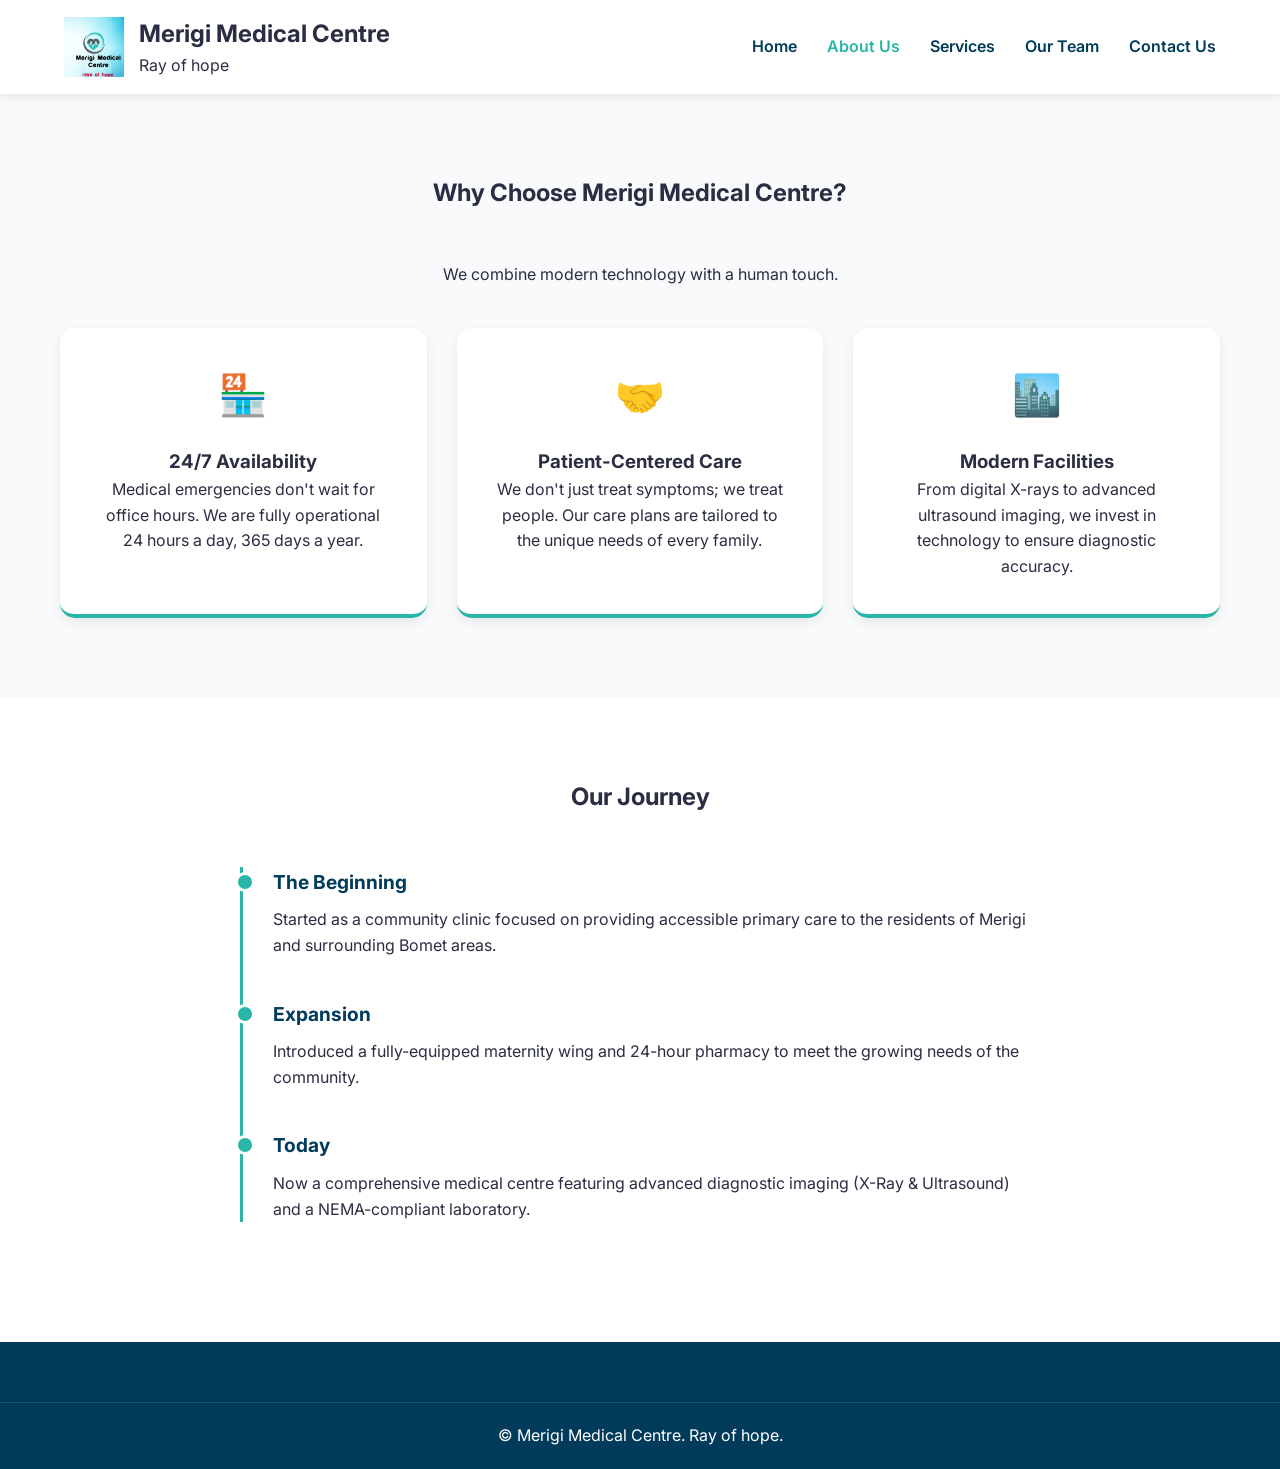
==== src/pages/about.html @ e90c8aaa "Initial commit" ====
<!DOCTYPE html>
<html lang="en">
<head>
    <meta charset="UTF-8">
    <meta name="viewport" content="width=device-width, initial-scale=1.0">
    <title>About Us | Merigi Medical Centre</title>
    <link href="https://fonts.googleapis.com/css2?family=Inter:wght@400;600;700&display=swap" rel="stylesheet">
    <link rel="stylesheet" href="../assets/styles/main.css">
</head>
<body>
    <header>
        <nav class="navbar">
            <div class="logo">
                <img src="../../public/images/logo.png" alt="Merigi Medical Centre Logo">
                <div class="logo-text">
                    <h1>Merigi Medical Centre</h1>
                    <span class="slogan">Ray of hope</span>
                </div>
            </div>
            <ul class="nav-links">
                <li><a href="../../index.html">Home</a></li>
                <li><a href="about.html" class="active">About Us</a></li>
                <li><a href="services.html">Services</a></li>
                <li><a href="team.html">Our Team</a></li>
                <li><a href="contact.html">Contact Us</a></li>
            </ul>
        </nav>
    </header>

    <main>
        <section class="why-choose-us">
    <div class="container">
        <h2 class="section-title">Why Choose Merigi Medical Centre?</h2>
        <p class="section-subtitle">We combine modern technology with a human touch.</p>
        
        <div class="features-grid">
            <div class="feature-card">
                <div class="feature-icon">🏪</div>
                <h3>24/7 Availability</h3>
                <p>Medical emergencies don't wait for office hours. We are fully operational 24 hours a day, 365 days a year.</p>
            </div>
            <div class="feature-card">
                <div class="feature-icon">🤝</div>
                <h3>Patient-Centered Care</h3>
                <p>We don't just treat symptoms; we treat people. Our care plans are tailored to the unique needs of every family.</p>
            </div>
            <div class="feature-card">
                <div class="feature-icon">🏙️</div>
                <h3>Modern Facilities</h3>
                <p>From digital X-rays to advanced ultrasound imaging, we invest in technology to ensure diagnostic accuracy.</p>
            </div>
        </div>
    </div>
</section>

<section class="about-timeline container">
    <h2 class="section-title">Our Journey</h2>
    <div class="timeline">
        <div class="timeline-item">
            <div class="timeline-date">The Beginning</div>
            <p>Started as a community clinic focused on providing accessible primary care to the residents of Merigi and surrounding Bomet areas.</p>
        </div>
        <div class="timeline-item">
            <div class="timeline-date">Expansion</div>
            <p>Introduced a fully-equipped maternity wing and 24-hour pharmacy to meet the growing needs of the community.</p>
        </div>
        <div class="timeline-item">
            <div class="timeline-date">Today</div>
            <p>Now a comprehensive medical centre featuring advanced diagnostic imaging (X-Ray & Ultrasound) and a NEMA-compliant laboratory.</p>
        </div>
    </div>
</section>
    </main>
	 <footer class="main-footer">
        <div class="footer-bottom">
            <p>© <span id="current-year"></span> Merigi Medical Centre. Ray of hope.</p>
        </div>
    </footer>
	<script src="src/assets/js/main.js"></script>
    </body>
</html>
---- src/assets/styles/main.css ----
/* --- 1. Variables & Global Reset --- */
:root {
    /* Merigi Medical Centre Brand Colors */
    --merigi-teal: #29b6a6;   /* From heart icon */
    --merigi-blue: #003b5c;   /* Professional dark blue */
    --merigi-red: #ce1126;    /* "Ray of hope" red */
    
    /* Supporting Palette */
    --light-bg: #f4f7f9;
    --white: #ffffff;
    --text-main: #2b2d42;
    --text-muted: #6c757d;
    --shadow: 0 4px 12px rgba(0, 0, 0, 0.08);
    --transition: all 0.3s ease;
}

* {
    margin: 0;
    padding: 0;
    box-sizing: border-box;
}

body {
    font-family: 'Inter', sans-serif;
    background-color: var(--white);
    color: var(--text-main);
    line-height: 1.6;
}

.container {
    max-width: 1200px;
    margin: 0 auto;
    padding: 0 20px;
}

/* --- 2. Navigation & Logo --- */
.navbar {
    display: flex;
    justify-content: space-between;
    align-items: center;
    padding: 15px 5%;
    background: var(--white);
    box-shadow: 0 2px 10px rgba(0,0,0,0.1);
    position: sticky;
    top: 0;
    z-index: 1000;
}

.logo {
    display: flex;
    align-items: center;
    gap: 15px;
}

.logo img {
    height: 60px;
    width: auto;
    display: block;
}

.nav-links {
    display: flex;
    list-style: none;
    gap: 30px;
}

.nav-links a {
    text-decoration: none;
    color: var(--merigi-blue);
    font-weight: 600;
    transition: var(--transition);
}

.nav-links a:hover, 
.nav-links a.active {
    color: var(--merigi-teal);
}

/* --- 3. Hero Section --- */
.hero {
    display: flex;
    align-items: center;
    justify-content: space-between;
    padding: 80px 5%;
    background: linear-gradient(135deg, #ffffff 0%, #eef9f9 100%);
    gap: 40px;
}

.hero-content { flex: 1; }

.hero-content h1 {
    font-size: 3rem;
    line-height: 1.2;
    margin-bottom: 20px;
    color: var(--merigi-blue);
}

.hero-image {
    flex: 1;
    display: flex;
    justify-content: center;
}

.hero-image img {
    width: 100%;
    max-width: 550px;
    border-radius: 20px;
    box-shadow: var(--shadow);
}

/* --- 4. Page Headers & Section Titles --- */
.page-header {
    background: linear-gradient(rgba(0, 59, 92, 0.9), rgba(0, 59, 92, 0.9)), url('../../public/images/building-exterior.jpg');
    background-size: cover;
    background-position: center;
    color: var(--white);
    padding: 80px 0;
    text-align: center;
}

.section-title {
    text-align: center;
    max-width: 700px;
    margin: 0 auto 50px;
}

/* --- 5. Common Component: Cards --- */
.card, .feature-card, .trust-item, .team-card {
    background: var(--white);
    border-radius: 12px;
    box-shadow: var(--shadow);
    transition: var(--transition);
}

.card:hover, .feature-card:hover, .trust-item:hover, .team-card:hover {
    transform: translateY(-10px);
    box-shadow: 0 10px 20px rgba(0,0,0,0.12);
}

/* Trust Section (Home) */
.trust-section { padding: 80px 0; background-color: #f8fcfc; text-align: center; }
.trust-grid {
    display: grid;
    grid-template-columns: repeat(auto-fit, minmax(280px, 1fr));
    gap: 30px;
}
.trust-item { padding: 40px 20px; }
.trust-item .icon { font-size: 3rem; margin-bottom: 20px; display: block; }

/* About Features Grid */
.about-features { padding: 80px 0; background-color: var(--light-bg); }
.features-grid {
    display: grid;
    grid-template-columns: repeat(auto-fit, minmax(250px, 1fr));
    gap: 30px;
}
.feature-card { padding: 40px 30px; text-align: center; border-bottom: 4px solid var(--merigi-teal); }

/* Services Detailed Grid */
.services-list-section { padding: 60px 0; }
.services-grid-detailed {
    display: grid;
    grid-template-columns: repeat(auto-fit, minmax(300px, 1fr));
    gap: 30px;
}
.service-card-full {
    padding: 40px;
    background: #f9fdfd;
    border-radius: 12px;
    border: 1px solid #e2efee;
    transition: var(--transition);
}
.service-card-full:hover { border-color: var(--merigi-teal); }
.highlight-maternity { background: #fffafa; border: 1px solid #ffecec; }
.highlight-maternity h3 { color: var(--merigi-red); }

/* Team Grid */
.team-section {
    padding: 80px 0;
}

.team-grid {
    display: grid;
    grid-template-columns: repeat(auto-fit, minmax(280px, 1fr));
    gap: 30px;
}

.team-card {
    background: var(--white);
    border-radius: 15px;
    overflow: hidden;
    box-shadow: var(--shadow);
    transition: var(--transition);
    text-align: center;
}

.team-card:hover {
    transform: translateY(-10px);
}

.member-image {
    height: 300px;
    background-color: #f0f4f8;
    overflow: hidden;
}

.member-image img {
    width: 100%;
    height: 100%;
    object-fit: cover;
    filter: grayscale(20%);
    transition: var(--transition);
}

.team-card:hover .member-image img {
    filter: grayscale(0%);
}

.member-info {
    padding: 25px;
}

.member-info h3 {
    color: var(--merigi-blue);
    margin-bottom: 5px;
}

.designation {
    display: block;
    color: var(--merigi-teal);
    font-weight: 600;
    margin-bottom: 15px;
    font-size: 0.9rem;
    text-transform: uppercase;
}

.member-info p {
    font-size: 0.95rem;
    color: #666;
    line-height: 1.5;
}
/* Map/Location Section */
.map-wrapper-flex { display: flex; flex-wrap: wrap; align-items: center; gap: 40px; padding: 60px 0; }
.map-text { flex: 1; min-width: 300px; }
.map-frame { flex: 1.5; min-width: 300px; border-radius: 15px; overflow: hidden; border: 1px solid #eee; }

/* --- 7. Buttons --- */
.btn-primary, .btn-submit, .btn-directions {
    background-color: var(--merigi-blue);
    color: var(--white);
    padding: 14px 28px;
    border-radius: 8px;
    text-decoration: none;
    display: inline-block;
    font-weight: 600;
    transition: var(--transition);
    border: none;
    cursor: pointer;
}

.btn-submit, .btn-directions { background-color: var(--merigi-teal); width: 100%; text-align: center; }
.btn-primary:hover, .btn-submit:hover, .btn-directions:hover { background-color: var(--merigi-blue); }

/* --- 8. Footer --- */
.main-footer {
    padding: 40px 0 20px;
    background-color: var(--merigi-blue);
    color: white;
    text-align: center;
}

.footer-container {
display: flex;
    justify-content: space-around;
    flex-wrap: wrap;
    max-width: 1200px;
    margin: 0 auto;
    gap: 30px;
}

.footer-col h4 { color: var(--merigi-teal); margin-bottom: 20px; }
.footer-links { list-style: none; }
.footer-links li { margin-bottom: 10px; }
.footer-links a { color: #e2e8f0; text-decoration: none; transition: 0.3s; }
.footer-links a:hover { color: var(--white); padding-left: 5px; }

.footer-bottom {
    border-top: 1px solid rgba(255, 255, 255, 0.1);
    margin-top: 20px;
    padding-top: 20px;
}

/* --- 9. Mobile Responsiveness --- */
@media (max-width: 768px) {
    .hero { flex-direction: column; text-align: center; }
    .hero-content h1 { font-size: 2.2rem; }
    .map-wrapper-flex { flex-direction: column; }
    .navbar { padding: 15px 20px; }
    .nav-links { display: none; } /* Add JS toggle for hamburger menu if needed */
	
	/* --- Mobile Menu Styles --- */

/* Hide hamburger by default on desktop */
.hamburger {
    display: none;
    cursor: pointer;
    flex-direction: column;
    gap: 5px;
}

.hamburger span {
    display: block;
    width: 25px;
    height: 3px;
    background-color: var(--merigi-blue);
    transition: var(--transition);
}

/* Mobile Viewport */
@media (max-width: 768px) {
    .hamburger {
        display: flex;
        z-index: 1001;
    }

    .nav-links {
        display: flex; /* Override previous 'none' display */
        position: fixed;
        right: -100%; /* Hide off-screen */
        top: 0;
        height: 100vh;
        width: 70%;
        background-color: var(--white);
        flex-direction: column;
        align-items: center;
        justify-content: center;
        box-shadow: -5px 0 15px rgba(0,0,0,0.1);
        transition: right 0.4s ease-in-out;
    }

    /* Class added by JS to show menu */
    .nav-links.mobile-active {
        right: 0;
    }

    /* Hamburger to 'X' animation */
    .hamburger.toggle span:nth-child(1) {
        transform: rotate(-45deg) translate(-5px, 6px);
    }
    .hamburger.toggle span:nth-child(2) {
        opacity: 0;
    }
    .hamburger.toggle span:nth-child(3) {
        transform: rotate(45deg) translate(-5px, -6px);
    }
}
}

/* --- 10. Overview section--- */
.overview-section {
    padding: 60px 0;
    background-color: var(--light-bg);
    text-align: center;
}

.overview-card {
    max-width: 900px;
    margin: 0 auto;
    background: var(--white);
    padding: 40px;
    border-radius: 15px;
    box-shadow: var(--shadow);
    border-left: 5px solid var(--merigi-teal);
}

.overview-card h2 {
    color: var(--merigi-blue);
    margin-bottom: 20px;
    font-size: 2rem;
}

.overview-card p {
    font-size: 1.15rem;
    color: var(--text-main);
    line-height: 1.8;
}

/* Services Grid */
.services-grid {
    display: grid;
    grid-template-columns: repeat(auto-fit, minmax(280px, 1fr));
    gap: 25px;
    padding: 40px 0;
}

.service-card {
    background: var(--white);
    padding: 30px;
    border-radius: 15px;
    box-shadow: var(--shadow);
    cursor: pointer;
    transition: var(--transition);
    border-top: 4px solid var(--merigi-teal);
    text-align: center;
}

.service-card:hover {
    transform: translateY(-10px);
    border-top-color: var(--merigi-blue);
}

.service-icon {
    background-color: #f0f9f9; /* Light teal tint */
    width: 80px;
    height: 80px;
    display: flex;
    align-items: center;
    justify-content: center;
    border-radius: 50%;
    margin: 0 auto 20px;
    font-size: 2.5rem;
    color: var(--merigi-teal);
    border: 1px solid #e2e8f0;
}

.read-more { 
    display: inline-block; 
    margin-top: 15px; 
    color: var(--merigi-teal); 
    font-weight: 700; 
}

/* 12. Modal Styling */
.modal {
    display: none; 
    position: fixed; 
    z-index: 2000; 
    left: 0; top: 0;
    width: 100%; height: 100%;
    background-color: rgba(0, 59, 92, 0.8); /* Merigi Blue with transparency */
    backdrop-filter: blur(5px);
}

.modal-content {
    background-color: #fff;
    margin: 10% auto;
    padding: 40px;
    border-radius: 20px;
    width: 90%;
    max-width: 600px;
    position: relative;
    animation: slideIn 0.3s ease-out;
}

@keyframes slideIn {
    from { transform: translateY(-50px); opacity: 0; }
    to { transform: translateY(0); opacity: 1; }
}

.close-modal {
    position: absolute;
    right: 25px; top: 15px;
    font-size: 30px;
    cursor: pointer;
    color: var(--text-muted);
}

/* Ensure the modal content is scrollable if the text is long on small screens */
@media (max-width: 600px) {
    .modal-content {
        margin: 5% auto;
        padding: 20px;
        max-height: 90vh;
        overflow-y: auto;
    }
    
    .list-item {
        font-size: 0.95rem;
        padding: 10px;
    }
}

/* Hover effect for the 'View Imaging Options' link */
.service-card-full:hover .read-more {
    text-decoration: underline;
    color: var(--merigi-blue);
}

/* 12. "Back to Top" button */
.back-to-top {
    position: fixed;
    bottom: 30px;
    right: 30px;
    width: 50px;
    height: 50px;
    background-color: var(--merigi-teal);
    color: white;
    border: none;
    border-radius: 50%;
    cursor: pointer;
    display: none; /* Hidden by default */
    z-index: 1000;
    box-shadow: var(--shadow);
    transition: var(--transition);
    font-size: 24px;
    font-weight: bold;
}

.back-to-top:hover {
    background-color: var(--merigi-blue);
    transform: translateY(-5px);
}

.back-to-top.show {
    display: flex;
    align-items: center;
    justify-content: center;
    animation: fadeIn 0.3s ease-in;
}

@keyframes fadeIn {
    from { opacity: 0; transform: scale(0.8); }
    to { opacity: 1; transform: scale(1); }
}

/* Ensure it doesn't overlap with the chat or SOS buttons on mobile */
@media (max-width: 768px) {
    .back-to-top {
        bottom: 20px;
        right: 20px;
        width: 45px;
        height: 45px;
    }
}

/* 13. Why Choose Us Styles */
.why-choose-us {
    padding: 80px 0;
    background-color: #f8fafc;
    text-align: center;
}

.features-grid {
    display: grid;
    grid-template-columns: repeat(auto-fit, minmax(250px, 1fr));
    gap: 30px;
    margin-top: 40px;
}

.feature-card {
    background: var(--white);
    padding: 35px;
    border-radius: 15px;
    box-shadow: var(--shadow);
    transition: var(--transition);
}

.feature-card:hover {
    transform: translateY(-5px);
}

.feature-icon {
    font-size: 2.5rem;
    margin-bottom: 20px;
}

/* Timeline Styles */
.about-timeline {
    padding: 80px 0;
}

.timeline {
    position: relative;
    max-width: 800px;
    margin: 40px auto 0;
    padding-left: 30px;
    border-left: 3px solid var(--merigi-teal);
}

.timeline-item {
    position: relative;
    margin-bottom: 40px;
}

.timeline-item::before {
    content: '';
    position: absolute;
    left: -38px;
    top: 5px;
    width: 14px;
    height: 14px;
    background: var(--merigi-teal);
    border-radius: 50%;
    border: 3px solid var(--white);
}

.timeline-date {
    font-weight: 700;
    color: var(--merigi-blue);
    font-size: 1.2rem;
    margin-bottom: 10px;
}

/* 15. Health Tips */
.health-tips {
    padding: 80px 0;
    background-color: var(--white);
}

.blog-grid {
    display: grid;
    grid-template-columns: repeat(auto-fit, minmax(300px, 1fr));
    gap: 30px;
    margin-top: 40px;
}

.blog-card {
    background: #fff;
    border-radius: 12px;
    overflow: hidden;
    box-shadow: var(--shadow);
    transition: var(--transition);
    border: 1px solid #eee;
}

.blog-card:hover {
    transform: translateY(-8px);
}

.blog-image img {
    width: 100%;
    height: 200px;
    object-fit: cover;
}

.blog-content {
    padding: 25px;
}

.category {
    background: #e6f7f5;
    color: var(--merigi-teal);
    font-size: 0.8rem;
    font-weight: 700;
    padding: 5px 12px;
    border-radius: 20px;
    text-transform: uppercase;
}

.blog-content h3 {
    margin: 15px 0;
    color: var(--merigi-blue);
    font-size: 1.25rem;
}

.read-link {
    display: inline-block;
    margin-top: 15px;
    color: var(--merigi-teal);
    font-weight: 600;
    text-decoration: none;
}

.read-link:hover {
    color: var(--merigi-blue);
}
/* 16. Career Section Styling */
.join-team-banner {
    margin-top: 80px;
    padding: 60px;
    background: linear-gradient(135deg, #f0f9f9 0%, #ffffff 100%);
    border-radius: 20px;
    border: 1px solid #e2e8f0;
}

.join-content {
    display: flex;
    align-items: center;
    justify-content: space-between;
    gap: 40px;
}

.join-text h2 {
    color: var(--merigi-blue);
    font-size: 2rem;
    margin-bottom: 15px;
}

.benefit-list {
    list-style: none;
    margin: 20px 0 30px;
    padding: 0;
}

.benefit-list li {
    margin-bottom: 10px;
    font-weight: 600;
    color: #4a5568;
}

.cta-wrapper {
    display: flex;
    gap: 15px;
}

.btn-outline {
    padding: 12px 25px;
    border: 2px solid var(--merigi-teal);
    color: var(--merigi-teal);
    text-decoration: none;
    border-radius: 8px;
    font-weight: 700;
    transition: var(--transition);
}

.btn-outline:hover {
    background: var(--merigi-teal);
    color: white;
}

.stethoscope-circle {
    width: 150px;
    height: 150px;
    background: white;
    border-radius: 50%;
    display: flex;
    align-items: center;
    justify-content: center;
    font-size: 5rem;
    box-shadow: var(--shadow);
}

/* Responsive Fix */
@media (max-width: 768px) {
    .join-content {
        flex-direction: column;
        text-align: center;
    }
    .cta-wrapper {
        flex-direction: column;
    }
    .benefit-list li {
        text-align: left;
        display: inline-block;
        margin: 5px 10px;
    }
}

/* 17. Contact Page Layout */
.contact-wrapper {
    display: grid;
    grid-template-columns: 1fr 1fr;
    gap: 50px;
    padding: 60px 0;
    align-items: start;
}

.contact-info h2 {
    color: var(--merigi-blue);
    margin-bottom: 15px;
    font-size: 2.2rem;
}

.info-details {
    margin-top: 30px;
}

.info-item {
    margin-bottom: 20px;
    padding: 15px;
    background: #f8fafc;
    border-radius: 10px;
    border-left: 4px solid var(--merigi-teal);
}

.info-item strong {
    display: block;
    color: var(--merigi-blue);
    margin-bottom: 5px;
}

/* Contact Form Card */
.contact-form-card {
    background: var(--white);
    padding: 40px;
    border-radius: 20px;
    box-shadow: 0 10px 30px rgba(0, 0, 0, 0.1);
}

.form-group {
    margin-bottom: 20px;
}

.form-group label {
    display: block;
    margin-bottom: 8px;
    font-weight: 600;
    color: var(--merigi-blue);
}

.form-group input, 
.form-group textarea {
    width: 100%;
    padding: 12px 15px;
    border: 1px solid #e2e8f0;
    border-radius: 8px;
    font-family: inherit;
    transition: var(--transition);
}

.form-group input:focus, 
.form-group textarea:focus {
    outline: none;
    border-color: var(--merigi-teal);
    box-shadow: 0 0 0 3px rgba(41, 182, 166, 0.1);
}

.btn-submit {
    width: 100%;
    padding: 15px;
    background: var(--merigi-teal);
    color: white;
    border: none;
    border-radius: 8px;
    font-weight: 700;
    cursor: pointer;
    transition: var(--transition);
}

.btn-submit:hover {
    background: var(--merigi-blue);
    transform: translateY(-2px);
}

/* Responsive Mobile Layout */
@media (max-width: 992px) {
    .contact-wrapper {
        grid-template-columns: 1fr;
        gap: 40px;
    }
}
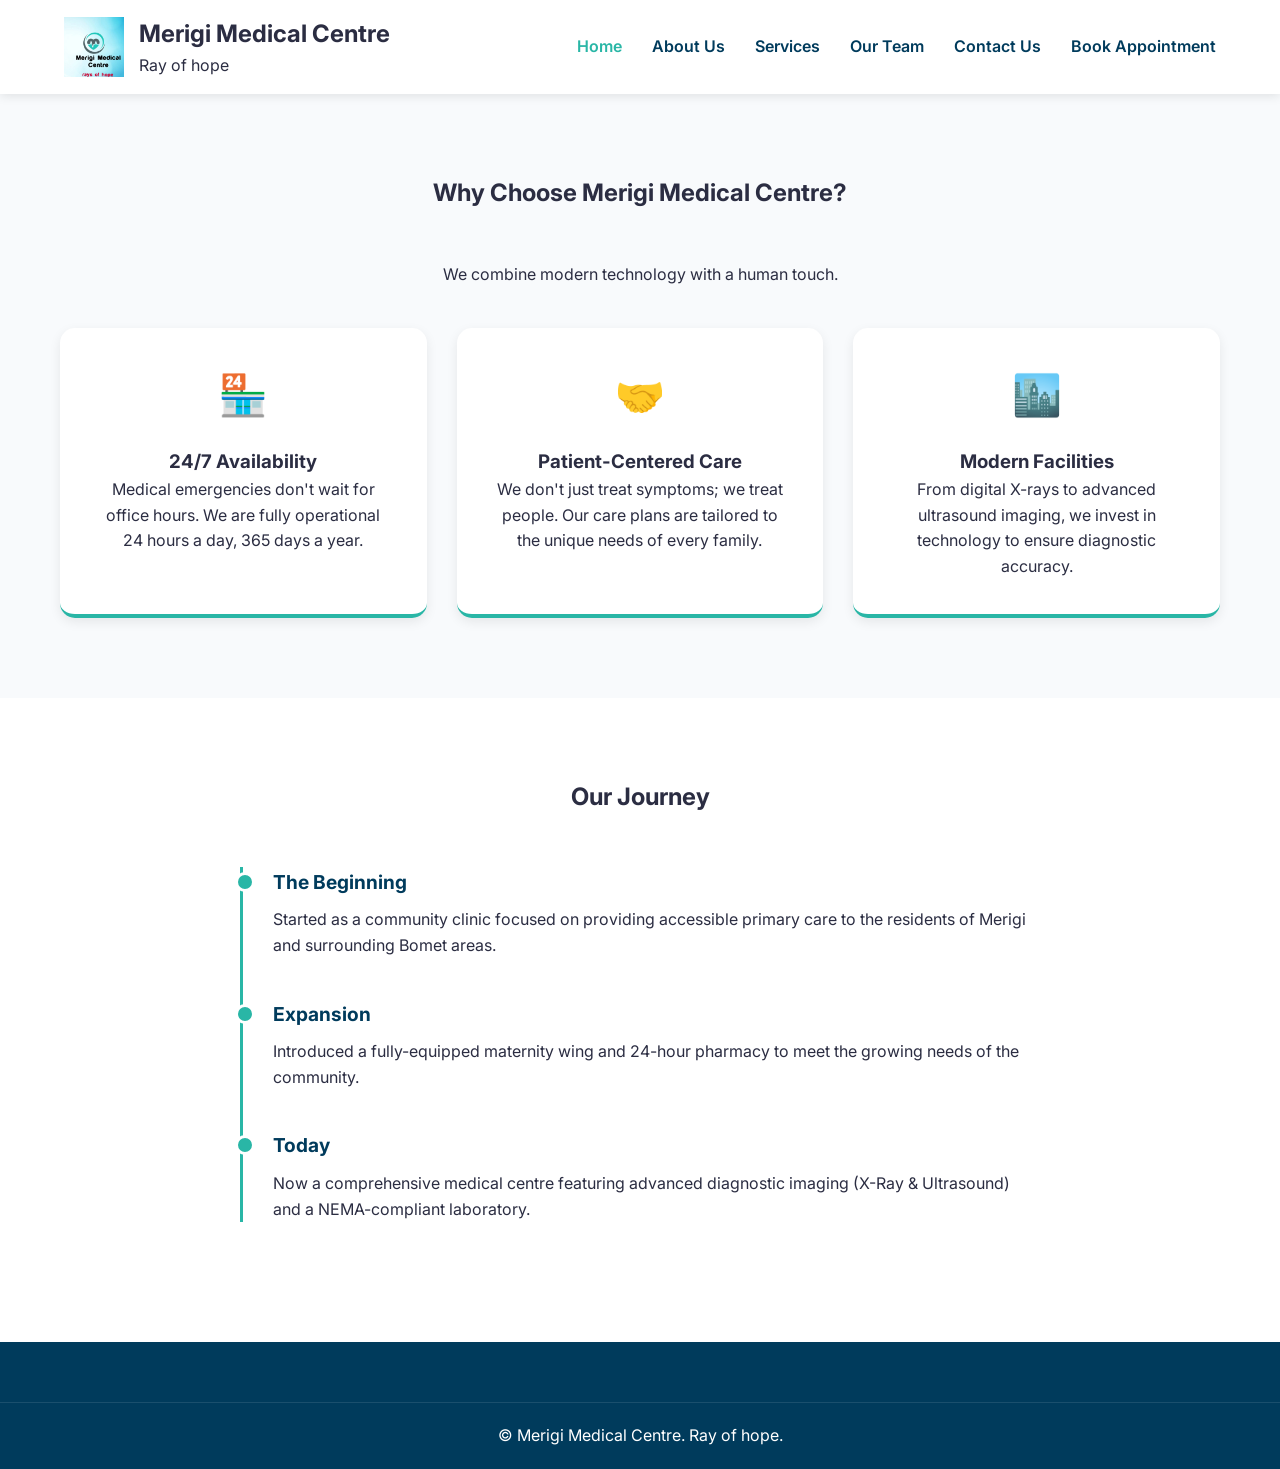
==== commit 6ad99f32: "Update about us- appointment button" ====
--- a/src/pages/about.html
+++ b/src/pages/about.html
@@ -17,13 +17,17 @@
                     <span class="slogan">Ray of hope</span>
                 </div>
             </div>
-            <ul class="nav-links">
-                <li><a href="../../index.html">Home</a></li>
-                <li><a href="about.html" class="active">About Us</a></li>
-                <li><a href="services.html">Services</a></li>
-                <li><a href="team.html">Our Team</a></li>
-                <li><a href="contact.html">Contact Us</a></li>
-            </ul>
+           <div class="hamburger" id="hamburger">
+                <span></span><span></span><span></span>
+            </div>
+            <ul class="nav-links" id="nav-links">
+                <li><a href="index.html" class="active">Home</a></li>
+                <li><a href="src/pages/about.html">About Us</a></li>
+                <li><a href="src/pages/services.html">Services</a></li>
+                <li><a href="src/pages/team.html">Our Team</a></li>
+                <li><a href="src/pages/contact.html">Contact Us</a></li>
+				<li class="mobile-only"><a href="src/pages/contact.html" class="btn-nav-appointment">Book Appointment</a></li>
+            </ul>        
         </nav>
     </header>
 
--- a/src/assets/styles/main.css
+++ b/src/assets/styles/main.css
@@ -290,70 +290,45 @@
     padding-top: 20px;
 }
 
-/* --- 9. Mobile Responsiveness --- */
+/* Mobile Responsive */
 @media (max-width: 768px) {
-    .hero { flex-direction: column; text-align: center; }
-    .hero-content h1 { font-size: 2.2rem; }
-    .map-wrapper-flex { flex-direction: column; }
-    .navbar { padding: 15px 20px; }
-    .nav-links { display: none; } /* Add JS toggle for hamburger menu if needed */
-	
-	/* --- Mobile Menu Styles --- */
-
-/* Hide hamburger by default on desktop */
-.hamburger {
-    display: none;
-    cursor: pointer;
-    flex-direction: column;
-    gap: 5px;
-}
-
-.hamburger span {
-    display: block;
-    width: 25px;
-    height: 3px;
-    background-color: var(--merigi-blue);
-    transition: var(--transition);
-}
-
-/* Mobile Viewport */
-@media (max-width: 768px) {
-    .hamburger {
+    /* 1. Fix the Header Layout */
+    .navbar {
+        padding: 10px 15px;
+        justify-content: space-between;
+    }
+
+    .logo-text h1 {
+        font-size: 1.2rem; /* Shrink title so it doesn't wrap */
+    }
+
+    /* Hide the bulky 'Book Appointment' button on small screens */
+    /* and show it only inside the nav-links menu */
+    .navbar .btn-book-appointment { 
+        display: none; 
+    }
+
+    /* 2. Fix the Hero Buttons (Our Services & Emergency) */
+    .hero-buttons {
         display: flex;
-        z-index: 1001;
-    }
-
-    .nav-links {
-        display: flex; /* Override previous 'none' display */
-        position: fixed;
-        right: -100%; /* Hide off-screen */
-        top: 0;
-        height: 100vh;
-        width: 70%;
-        background-color: var(--white);
-        flex-direction: column;
-        align-items: center;
-        justify-content: center;
-        box-shadow: -5px 0 15px rgba(0,0,0,0.1);
-        transition: right 0.4s ease-in-out;
-    }
-
-    /* Class added by JS to show menu */
-    .nav-links.mobile-active {
-        right: 0;
-    }
-
-    /* Hamburger to 'X' animation */
-    .hamburger.toggle span:nth-child(1) {
-        transform: rotate(-45deg) translate(-5px, 6px);
-    }
-    .hamburger.toggle span:nth-child(2) {
-        opacity: 0;
-    }
-    .hamburger.toggle span:nth-child(3) {
-        transform: rotate(45deg) translate(-5px, -6px);
-    }
-}
+        flex-direction: column; /* Stack them vertically */
+        gap: 15px;
+        width: 100%;
+        padding: 0 20px;
+    }
+
+    .hero-buttons .btn-primary, 
+    .hero-buttons .btn-secondary {
+        width: 100%; /* Make buttons full width for easy tapping */
+        text-align: center;
+        padding: 15px;
+    }
+
+    /* 3. Adjust Hero Text */
+    .hero h1 {
+        font-size: 2rem;
+        line-height: 1.2;
+    }
 }
 
 /* --- 10. Overview section--- */
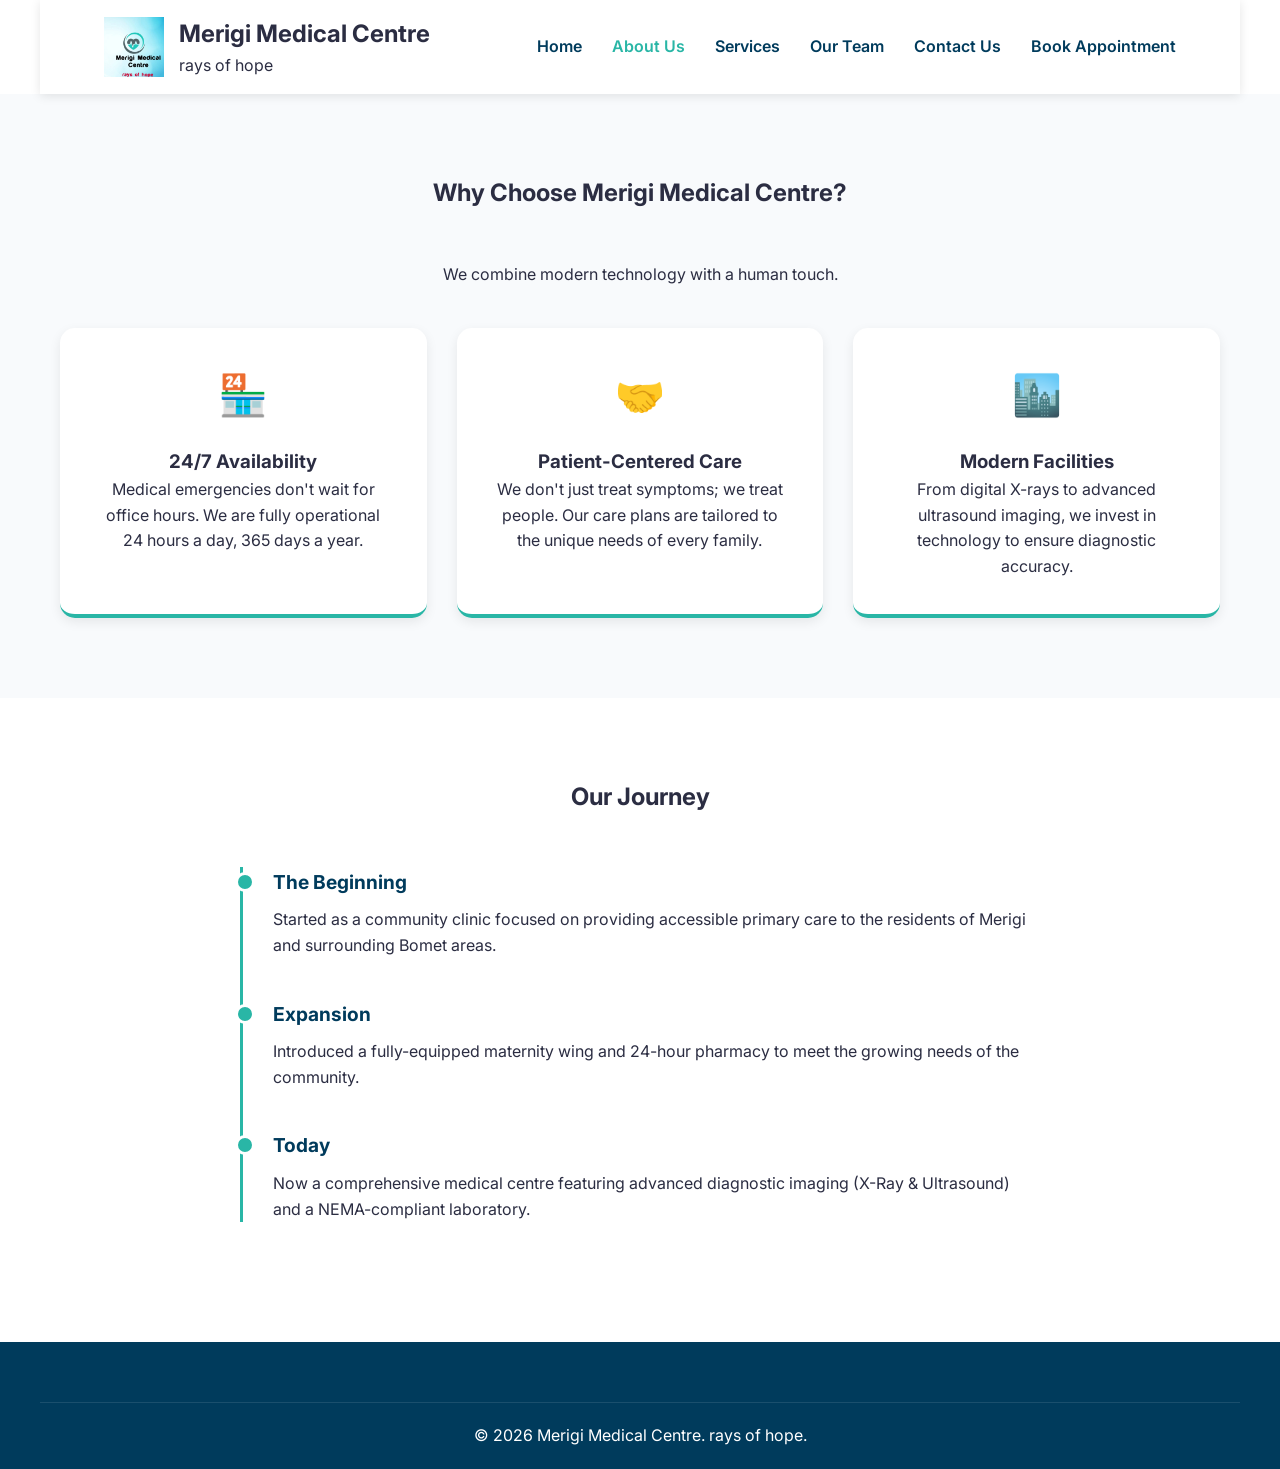
==== commit 869af881: "Updated back to top button on all the pages" ====
--- a/src/pages/about.html
+++ b/src/pages/about.html
@@ -9,77 +9,79 @@
 </head>
 <body>
     <header>
-        <nav class="navbar">
+        <nav class="navbar container">
             <div class="logo">
                 <img src="../../public/images/logo.png" alt="Merigi Medical Centre Logo">
                 <div class="logo-text">
                     <h1>Merigi Medical Centre</h1>
-                    <span class="slogan">Ray of hope</span>
+                    <span class="slogan">rays of hope</span>
                 </div>
             </div>
-           <div class="hamburger" id="hamburger">
+            <div class="hamburger" id="hamburger">
                 <span></span><span></span><span></span>
             </div>
             <ul class="nav-links" id="nav-links">
-                <li><a href="index.html" class="active">Home</a></li>
-                <li><a href="src/pages/about.html">About Us</a></li>
-                <li><a href="src/pages/services.html">Services</a></li>
-                <li><a href="src/pages/team.html">Our Team</a></li>
-                <li><a href="src/pages/contact.html">Contact Us</a></li>
-				<li class="mobile-only"><a href="src/pages/contact.html" class="btn-nav-appointment">Book Appointment</a></li>
-            </ul>        
+                <li><a href="../../index.html">Home</a></li>
+                <li><a href="about.html" class="active">About Us</a></li>
+                <li><a href="services.html">Services</a></li>
+                <li><a href="team.html">Our Team</a></li>
+                <li><a href="contact.html">Contact Us</a></li>
+                <li class="mobile-only"><a href="contact.html" class="btn-nav-appointment">Book Appointment</a></li>
+            </ul>
         </nav>
     </header>
 
     <main>
         <section class="why-choose-us">
-    <div class="container">
-        <h2 class="section-title">Why Choose Merigi Medical Centre?</h2>
-        <p class="section-subtitle">We combine modern technology with a human touch.</p>
-        
-        <div class="features-grid">
-            <div class="feature-card">
-                <div class="feature-icon">🏪</div>
-                <h3>24/7 Availability</h3>
-                <p>Medical emergencies don't wait for office hours. We are fully operational 24 hours a day, 365 days a year.</p>
+            <div class="container">
+                <h2 class="section-title">Why Choose Merigi Medical Centre?</h2>
+                <p class="section-subtitle">We combine modern technology with a human touch.</p>
+                
+                <div class="features-grid">
+                    <div class="feature-card">
+                        <div class="feature-icon">🏪</div>
+                        <h3>24/7 Availability</h3>
+                        <p>Medical emergencies don't wait for office hours. We are fully operational 24 hours a day, 365 days a year.</p>
+                    </div>
+                    <div class="feature-card">
+                        <div class="feature-icon">🤝</div>
+                        <h3>Patient-Centered Care</h3>
+                        <p>We don't just treat symptoms; we treat people. Our care plans are tailored to the unique needs of every family.</p>
+                    </div>
+                    <div class="feature-card">
+                        <div class="feature-icon">🏙️</div>
+                        <h3>Modern Facilities</h3>
+                        <p>From digital X-rays to advanced ultrasound imaging, we invest in technology to ensure diagnostic accuracy.</p>
+                    </div>
+                </div>
             </div>
-            <div class="feature-card">
-                <div class="feature-icon">🤝</div>
-                <h3>Patient-Centered Care</h3>
-                <p>We don't just treat symptoms; we treat people. Our care plans are tailored to the unique needs of every family.</p>
+        </section>
+
+        <section class="about-timeline container">
+            <h2 class="section-title">Our Journey</h2>
+            <div class="timeline">
+                <div class="timeline-item">
+                    <div class="timeline-date">The Beginning</div>
+                    <p>Started as a community clinic focused on providing accessible primary care to the residents of Merigi and surrounding Bomet areas.</p>
+                </div>
+                <div class="timeline-item">
+                    <div class="timeline-date">Expansion</div>
+                    <p>Introduced a fully-equipped maternity wing and 24-hour pharmacy to meet the growing needs of the community.</p>
+                </div>
+                <div class="timeline-item">
+                    <div class="timeline-date">Today</div>
+                    <p>Now a comprehensive medical centre featuring advanced diagnostic imaging (X-Ray & Ultrasound) and a NEMA-compliant laboratory.</p>
+                </div>
             </div>
-            <div class="feature-card">
-                <div class="feature-icon">🏙️</div>
-                <h3>Modern Facilities</h3>
-                <p>From digital X-rays to advanced ultrasound imaging, we invest in technology to ensure diagnostic accuracy.</p>
-            </div>
-        </div>
-    </div>
-</section>
+        </section>
+    </main>
 
-<section class="about-timeline container">
-    <h2 class="section-title">Our Journey</h2>
-    <div class="timeline">
-        <div class="timeline-item">
-            <div class="timeline-date">The Beginning</div>
-            <p>Started as a community clinic focused on providing accessible primary care to the residents of Merigi and surrounding Bomet areas.</p>
-        </div>
-        <div class="timeline-item">
-            <div class="timeline-date">Expansion</div>
-            <p>Introduced a fully-equipped maternity wing and 24-hour pharmacy to meet the growing needs of the community.</p>
-        </div>
-        <div class="timeline-item">
-            <div class="timeline-date">Today</div>
-            <p>Now a comprehensive medical centre featuring advanced diagnostic imaging (X-Ray & Ultrasound) and a NEMA-compliant laboratory.</p>
-        </div>
-    </div>
-</section>
-    </main>
-	 <footer class="main-footer">
-        <div class="footer-bottom">
-            <p>© <span id="current-year"></span> Merigi Medical Centre. Ray of hope.</p>
+    <footer class="main-footer">
+        <div class="footer-bottom container">
+            <p>© <span id="current-year"></span> Merigi Medical Centre. rays of hope.</p>
         </div>
     </footer>
-	<script src="src/assets/js/main.js"></script>
-    </body>
+
+    <script src="../assets/js/main.js"></script>
+</body>
 </html>
--- a/src/assets/styles/main.css
+++ b/src/assets/styles/main.css
@@ -813,4 +813,5 @@
         grid-template-columns: 1fr;
         gap: 40px;
     }
-}+}
+
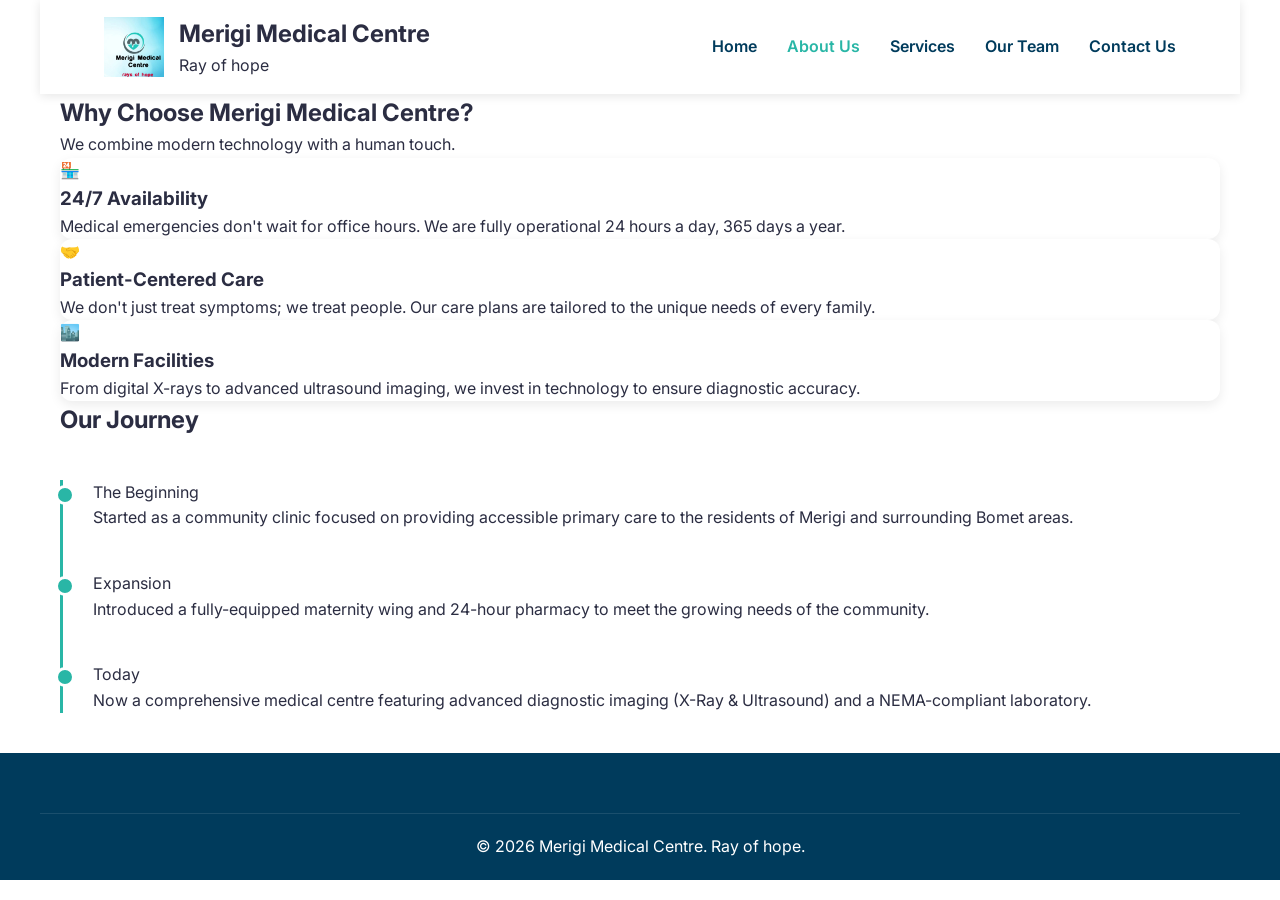
==== commit b2b2d46e: "Update all pages" ====
--- a/src/pages/about.html
+++ b/src/pages/about.html
@@ -14,7 +14,7 @@
                 <img src="../../public/images/logo.png" alt="Merigi Medical Centre Logo">
                 <div class="logo-text">
                     <h1>Merigi Medical Centre</h1>
-                    <span class="slogan">rays of hope</span>
+                    <span class="slogan">Ray of hope</span>
                 </div>
             </div>
             <div class="hamburger" id="hamburger">
@@ -26,7 +26,7 @@
                 <li><a href="services.html">Services</a></li>
                 <li><a href="team.html">Our Team</a></li>
                 <li><a href="contact.html">Contact Us</a></li>
-                <li class="mobile-only"><a href="contact.html" class="btn-nav-appointment">Book Appointment</a></li>
+                
             </ul>
         </nav>
     </header>
@@ -78,9 +78,13 @@
 
     <footer class="main-footer">
         <div class="footer-bottom container">
-            <p>© <span id="current-year"></span> Merigi Medical Centre. rays of hope.</p>
+            <p>© <span id="current-year"></span> Merigi Medical Centre. Ray of hope.</p>
         </div>
     </footer>
+	
+	  <button id="backToTop" class="back-to-top" title="Go to top">
+        <span class="arrow">↑</span>
+    </button>
 
     <script src="../assets/js/main.js"></script>
 </body>
--- a/src/assets/styles/main.css
+++ b/src/assets/styles/main.css
@@ -1,11 +1,10 @@
-/* --- 1. Variables & Global Reset --- */
+/* ==========================================================================
+   1. VARIABLES & RESET
+   ========================================================================== */
 :root {
-    /* Merigi Medical Centre Brand Colors */
-    --merigi-teal: #29b6a6;   /* From heart icon */
-    --merigi-blue: #003b5c;   /* Professional dark blue */
-    --merigi-red: #ce1126;    /* "Ray of hope" red */
-    
-    /* Supporting Palette */
+    --merigi-teal: #29b6a6;
+    --merigi-blue: #003b5c;
+    --merigi-red: #ce1126;
     --light-bg: #f4f7f9;
     --white: #ffffff;
     --text-main: #2b2d42;
@@ -14,17 +13,14 @@
     --transition: all 0.3s ease;
 }
 
-* {
-    margin: 0;
-    padding: 0;
-    box-sizing: border-box;
-}
+* { margin: 0; padding: 0; box-sizing: border-box; }
 
 body {
     font-family: 'Inter', sans-serif;
     background-color: var(--white);
     color: var(--text-main);
     line-height: 1.6;
+    overflow-x: hidden;
 }
 
 .container {
@@ -33,7 +29,9 @@
     padding: 0 20px;
 }
 
-/* --- 2. Navigation & Logo --- */
+/* ==========================================================================
+   2. NAVIGATION & HEADER
+   ========================================================================== */
 .navbar {
     display: flex;
     justify-content: space-between;
@@ -46,17 +44,8 @@
     z-index: 1000;
 }
 
-.logo {
-    display: flex;
-    align-items: center;
-    gap: 15px;
-}
-
-.logo img {
-    height: 60px;
-    width: auto;
-    display: block;
-}
+.logo { display: flex; align-items: center; gap: 15px; }
+.logo img { height: 60px; width: auto; }
 
 .nav-links {
     display: flex;
@@ -71,12 +60,25 @@
     transition: var(--transition);
 }
 
-.nav-links a:hover, 
-.nav-links a.active {
-    color: var(--merigi-teal);
-}
-
-/* --- 3. Hero Section --- */
+.nav-links a:hover, .nav-links a.active { color: var(--merigi-teal); }
+
+.hamburger {
+    display: none;
+    cursor: pointer;
+    flex-direction: column;
+    gap: 5px;
+}
+
+.hamburger span {
+    width: 25px;
+    height: 3px;
+    background: var(--merigi-blue);
+    transition: var(--transition);
+}
+
+/* ==========================================================================
+   3. HERO & PAGE HEADERS
+   ========================================================================== */
 .hero {
     display: flex;
     align-items: center;
@@ -86,19 +88,10 @@
     gap: 40px;
 }
 
-.hero-content { flex: 1; }
-
 .hero-content h1 {
     font-size: 3rem;
-    line-height: 1.2;
+    color: var(--merigi-blue);
     margin-bottom: 20px;
-    color: var(--merigi-blue);
-}
-
-.hero-image {
-    flex: 1;
-    display: flex;
-    justify-content: center;
 }
 
 .hero-image img {
@@ -108,710 +101,230 @@
     box-shadow: var(--shadow);
 }
 
-/* --- 4. Page Headers & Section Titles --- */
 .page-header {
-    background: linear-gradient(rgba(0, 59, 92, 0.9), rgba(0, 59, 92, 0.9)), url('../../public/images/building-exterior.jpg');
-    background-size: cover;
-    background-position: center;
+    background: linear-gradient(rgba(0, 59, 92, 0.85), rgba(0, 59, 92, 0.85)), 
+                url('../../public/images/building-exterior.jpg') center/cover;
     color: var(--white);
     padding: 80px 0;
     text-align: center;
 }
 
-.section-title {
-    text-align: center;
-    max-width: 700px;
-    margin: 0 auto 50px;
-}
-
-/* --- 5. Common Component: Cards --- */
-.card, .feature-card, .trust-item, .team-card {
+/* ==========================================================================
+   4. SHARED COMPONENTS (Cards, Buttons, Forms)
+   ========================================================================== */
+.card, .feature-card, .team-card, .service-card-full, .blog-card, .contact-form-card {
     background: var(--white);
     border-radius: 12px;
     box-shadow: var(--shadow);
     transition: var(--transition);
 }
 
-.card:hover, .feature-card:hover, .trust-item:hover, .team-card:hover {
-    transform: translateY(-10px);
+.card:hover, .feature-card:hover, .team-card:hover {
+    transform: translateY(-8px);
     box-shadow: 0 10px 20px rgba(0,0,0,0.12);
 }
 
-/* Trust Section (Home) */
-.trust-section { padding: 80px 0; background-color: #f8fcfc; text-align: center; }
-.trust-grid {
-    display: grid;
-    grid-template-columns: repeat(auto-fit, minmax(280px, 1fr));
-    gap: 30px;
-}
-.trust-item { padding: 40px 20px; }
-.trust-item .icon { font-size: 3rem; margin-bottom: 20px; display: block; }
-
-/* About Features Grid */
-.about-features { padding: 80px 0; background-color: var(--light-bg); }
-.features-grid {
-    display: grid;
-    grid-template-columns: repeat(auto-fit, minmax(250px, 1fr));
-    gap: 30px;
-}
-.feature-card { padding: 40px 30px; text-align: center; border-bottom: 4px solid var(--merigi-teal); }
-
-/* Services Detailed Grid */
-.services-list-section { padding: 60px 0; }
-.services-grid-detailed {
-    display: grid;
-    grid-template-columns: repeat(auto-fit, minmax(300px, 1fr));
-    gap: 30px;
-}
-.service-card-full {
-    padding: 40px;
-    background: #f9fdfd;
-    border-radius: 12px;
-    border: 1px solid #e2efee;
-    transition: var(--transition);
-}
-.service-card-full:hover { border-color: var(--merigi-teal); }
-.highlight-maternity { background: #fffafa; border: 1px solid #ffecec; }
-.highlight-maternity h3 { color: var(--merigi-red); }
-
-/* Team Grid */
-.team-section {
-    padding: 80px 0;
-}
-
-.team-grid {
-    display: grid;
-    grid-template-columns: repeat(auto-fit, minmax(280px, 1fr));
-    gap: 30px;
-}
-
-.team-card {
-    background: var(--white);
-    border-radius: 15px;
-    overflow: hidden;
-    box-shadow: var(--shadow);
-    transition: var(--transition);
-    text-align: center;
-}
-
-.team-card:hover {
-    transform: translateY(-10px);
-}
-
-.member-image {
-    height: 300px;
-    background-color: #f0f4f8;
-    overflow: hidden;
-}
-
-.member-image img {
-    width: 100%;
-    height: 100%;
-    object-fit: cover;
-    filter: grayscale(20%);
-    transition: var(--transition);
-}
-
-.team-card:hover .member-image img {
-    filter: grayscale(0%);
-}
-
-.member-info {
-    padding: 25px;
-}
-
-.member-info h3 {
-    color: var(--merigi-blue);
-    margin-bottom: 5px;
-}
-
-.designation {
-    display: block;
-    color: var(--merigi-teal);
-    font-weight: 600;
-    margin-bottom: 15px;
-    font-size: 0.9rem;
-    text-transform: uppercase;
-}
-
-.member-info p {
-    font-size: 0.95rem;
-    color: #666;
-    line-height: 1.5;
-}
-/* Map/Location Section */
-.map-wrapper-flex { display: flex; flex-wrap: wrap; align-items: center; gap: 40px; padding: 60px 0; }
-.map-text { flex: 1; min-width: 300px; }
-.map-frame { flex: 1.5; min-width: 300px; border-radius: 15px; overflow: hidden; border: 1px solid #eee; }
-
-/* --- 7. Buttons --- */
-.btn-primary, .btn-submit, .btn-directions {
+.btn-primary, .btn-submit {
     background-color: var(--merigi-blue);
     color: var(--white);
     padding: 14px 28px;
     border-radius: 8px;
     text-decoration: none;
-    display: inline-block;
     font-weight: 600;
-    transition: var(--transition);
     border: none;
     cursor: pointer;
-}
-
-.btn-submit, .btn-directions { background-color: var(--merigi-teal); width: 100%; text-align: center; }
-.btn-primary:hover, .btn-submit:hover, .btn-directions:hover { background-color: var(--merigi-blue); }
-
-/* --- 8. Footer --- */
-.main-footer {
-    padding: 40px 0 20px;
-    background-color: var(--merigi-blue);
-    color: white;
-    text-align: center;
-}
-
-.footer-container {
-display: flex;
-    justify-content: space-around;
-    flex-wrap: wrap;
-    max-width: 1200px;
-    margin: 0 auto;
+    transition: var(--transition);
+    display: inline-block;
+}
+
+.btn-primary:hover, .btn-submit:hover { 
+    background-color: var(--merigi-teal);
+    transform: translateY(-2px);
+}
+
+/* Form Styling */
+.form-group { margin-bottom: 20px; text-align: left; }
+.form-group label { display: block; margin-bottom: 8px; font-weight: 600; color: var(--merigi-blue); }
+.form-group input, .form-group textarea {
+    width: 100%;
+    padding: 12px;
+    border: 1px solid #e2e8f0;
+    border-radius: 8px;
+    font-family: inherit;
+}
+.form-group input:focus, .form-group textarea:focus {
+    outline: none;
+    border-color: var(--merigi-teal);
+    box-shadow: 0 0 0 3px rgba(41, 182, 166, 0.1);
+}
+
+/* ==========================================================================
+   5. SECTIONS (Services, Team, Contact)
+   ========================================================================== */
+.services-grid-detailed, .team-grid, .blog-grid {
+    display: grid;
+    grid-template-columns: repeat(auto-fit, minmax(300px, 1fr));
     gap: 30px;
-}
-
-.footer-col h4 { color: var(--merigi-teal); margin-bottom: 20px; }
-.footer-links { list-style: none; }
-.footer-links li { margin-bottom: 10px; }
-.footer-links a { color: #e2e8f0; text-decoration: none; transition: 0.3s; }
-.footer-links a:hover { color: var(--white); padding-left: 5px; }
-
-.footer-bottom {
-    border-top: 1px solid rgba(255, 255, 255, 0.1);
-    margin-top: 20px;
-    padding-top: 20px;
-}
-
-/* Mobile Responsive */
-@media (max-width: 768px) {
-    /* 1. Fix the Header Layout */
-    .navbar {
-        padding: 10px 15px;
-        justify-content: space-between;
-    }
-
-    .logo-text h1 {
-        font-size: 1.2rem; /* Shrink title so it doesn't wrap */
-    }
-
-    /* Hide the bulky 'Book Appointment' button on small screens */
-    /* and show it only inside the nav-links menu */
-    .navbar .btn-book-appointment { 
-        display: none; 
-    }
-
-    /* 2. Fix the Hero Buttons (Our Services & Emergency) */
-    .hero-buttons {
-        display: flex;
-        flex-direction: column; /* Stack them vertically */
-        gap: 15px;
-        width: 100%;
-        padding: 0 20px;
-    }
-
-    .hero-buttons .btn-primary, 
-    .hero-buttons .btn-secondary {
-        width: 100%; /* Make buttons full width for easy tapping */
-        text-align: center;
-        padding: 15px;
-    }
-
-    /* 3. Adjust Hero Text */
-    .hero h1 {
-        font-size: 2rem;
-        line-height: 1.2;
-    }
-}
-
-/* --- 10. Overview section--- */
-.overview-section {
+    padding: 40px 0;
+}
+
+/* Contact Specific Layout */
+.contact-grid {
+    display: grid;
+    grid-template-columns: 1fr 1fr;
+    gap: 60px;
     padding: 60px 0;
-    background-color: var(--light-bg);
-    text-align: center;
-}
-
-.overview-card {
-    max-width: 900px;
-    margin: 0 auto;
-    background: var(--white);
-    padding: 40px;
+    align-items: start;
+}
+
+.contact-details-list { list-style: none; margin: 25px 0; }
+.contact-details-list li { margin-bottom: 15px; font-size: 1.1rem; }
+.contact-details-list a { color: var(--merigi-teal); text-decoration: none; font-weight: 600; }
+
+.map-container {
+    margin-top: 30px;
     border-radius: 15px;
+    overflow: hidden;
     box-shadow: var(--shadow);
-    border-left: 5px solid var(--merigi-teal);
-}
-
-.overview-card h2 {
-    color: var(--merigi-blue);
-    margin-bottom: 20px;
-    font-size: 2rem;
-}
-
-.overview-card p {
-    font-size: 1.15rem;
-    color: var(--text-main);
-    line-height: 1.8;
-}
-
-/* Services Grid */
-.services-grid {
-    display: grid;
-    grid-template-columns: repeat(auto-fit, minmax(280px, 1fr));
-    gap: 25px;
-    padding: 40px 0;
-}
-
-.service-card {
-    background: var(--white);
-    padding: 30px;
-    border-radius: 15px;
-    box-shadow: var(--shadow);
-    cursor: pointer;
-    transition: var(--transition);
-    border-top: 4px solid var(--merigi-teal);
-    text-align: center;
-}
-
-.service-card:hover {
-    transform: translateY(-10px);
-    border-top-color: var(--merigi-blue);
-}
-
-.service-icon {
-    background-color: #f0f9f9; /* Light teal tint */
-    width: 80px;
-    height: 80px;
-    display: flex;
-    align-items: center;
-    justify-content: center;
-    border-radius: 50%;
-    margin: 0 auto 20px;
-    font-size: 2.5rem;
-    color: var(--merigi-teal);
     border: 1px solid #e2e8f0;
 }
 
-.read-more { 
-    display: inline-block; 
-    margin-top: 15px; 
-    color: var(--merigi-teal); 
-    font-weight: 700; 
-}
-
-/* 12. Modal Styling */
+.contact-form-card { padding: 40px; border: 1px solid #f0f0f0; }
+.contact-form-card h3 { margin-bottom: 25px; color: var(--merigi-blue); }
+
+/* Maternity Highlight */
+.highlight-maternity { background: #fffafa; border: 1px solid #ffecec; }
+.highlight-maternity h3 { color: var(--merigi-red); }
+
+/* Timeline */
+.timeline {
+    border-left: 3px solid var(--merigi-teal);
+    padding-left: 30px;
+    margin: 40px auto;
+}
+.timeline-item { position: relative; margin-bottom: 40px; }
+.timeline-item::before {
+    content: ''; position: absolute; left: -38px; top: 5px;
+    width: 14px; height: 14px; background: var(--merigi-teal);
+    border-radius: 50%; border: 3px solid var(--white);
+}
+
+/* ==========================================================================
+   6. MODAL & UI TOOLS
+   ========================================================================== */
 .modal {
-    display: none; 
-    position: fixed; 
-    z-index: 2000; 
-    left: 0; top: 0;
-    width: 100%; height: 100%;
-    background-color: rgba(0, 59, 92, 0.8); /* Merigi Blue with transparency */
+    display: none;
+    position: fixed;
+    z-index: 2000;
+    left: 0; top: 0; width: 100%; height: 100%;
+    background: rgba(0, 59, 92, 0.8);
     backdrop-filter: blur(5px);
 }
 
 .modal-content {
-    background-color: #fff;
+    background: white;
     margin: 10% auto;
     padding: 40px;
     border-radius: 20px;
-    width: 90%;
     max-width: 600px;
     position: relative;
     animation: slideIn 0.3s ease-out;
 }
 
-@keyframes slideIn {
-    from { transform: translateY(-50px); opacity: 0; }
-    to { transform: translateY(0); opacity: 1; }
-}
-
-.close-modal {
-    position: absolute;
-    right: 25px; top: 15px;
-    font-size: 30px;
-    cursor: pointer;
-    color: var(--text-muted);
-}
-
-/* Ensure the modal content is scrollable if the text is long on small screens */
-@media (max-width: 600px) {
-    .modal-content {
-        margin: 5% auto;
-        padding: 20px;
-        max-height: 90vh;
-        overflow-y: auto;
-    }
-    
-    .list-item {
-        font-size: 0.95rem;
-        padding: 10px;
-    }
-}
-
-/* Hover effect for the 'View Imaging Options' link */
-.service-card-full:hover .read-more {
-    text-decoration: underline;
-    color: var(--merigi-blue);
-}
-
-/* 12. "Back to Top" button */
+@keyframes slideIn { from { transform: translateY(-30px); opacity: 0; } }
+
+/* --- Back to Top Button --- */
 .back-to-top {
     position: fixed;
-    bottom: 30px;
+    bottom: 30px; 
     right: 30px;
-    width: 50px;
+    width: 50px; 
     height: 50px;
     background-color: var(--merigi-teal);
-    color: white;
-    border: none;
+    color: var(--white);
+    border: none; 
     border-radius: 50%;
     cursor: pointer;
-    display: none; /* Hidden by default */
-    z-index: 1000;
+    
+    /* Layout & Layering */
+    display: flex; 
+    align-items: center; 
+    justify-content: center;
+    z-index: 9999; 
     box-shadow: var(--shadow);
-    transition: var(--transition);
     font-size: 24px;
-    font-weight: bold;
-}
-
+
+    /* Animation State (Hidden) */
+    opacity: 0;
+    visibility: hidden;
+    transform: translateY(20px);
+    transition: 
+        opacity 0.4s ease, 
+        transform 0.4s cubic-bezier(0.4, 0, 0.2, 1), 
+        background-color 0.3s ease,
+        visibility 0.4s;
+}
+
+/* Animation State (Visible) */
+.back-to-top.show {
+    opacity: 1;
+    visibility: visible;
+    transform: translateY(0);
+}
+
+/* Interaction State */
 .back-to-top:hover {
     background-color: var(--merigi-blue);
     transform: translateY(-5px);
-}
-
-.back-to-top.show {
-    display: flex;
-    align-items: center;
-    justify-content: center;
-    animation: fadeIn 0.3s ease-in;
-}
-
-@keyframes fadeIn {
-    from { opacity: 0; transform: scale(0.8); }
-    to { opacity: 1; transform: scale(1); }
-}
-
-/* Ensure it doesn't overlap with the chat or SOS buttons on mobile */
+    box-shadow: 0 6px 15px rgba(0, 0, 0, 0.15);
+}
+
+.back-to-top:active {
+    transform: translateY(0);
+}
+/* ==========================================================================
+   7. FOOTER
+   ========================================================================== */
+.main-footer {
+    padding: 40px 0 20px;
+    background: var(--merigi-blue);
+    color: white;
+    text-align: center;
+}
+
+.footer-bottom {
+    border-top: 1px solid rgba(255, 255, 255, 0.1);
+    margin-top: 20px; padding-top: 20px;
+}
+
+/* ==========================================================================
+   8. MOBILE RESPONSIVE (768px)
+   ========================================================================== */
 @media (max-width: 768px) {
-    .back-to-top {
-        bottom: 20px;
-        right: 20px;
-        width: 45px;
-        height: 45px;
+    .hamburger { display: flex; }
+
+    .nav-links {
+        display: none;
+        flex-direction: column;
+        position: absolute;
+        top: 100%; left: 0; width: 100%;
+        background: white;
+        box-shadow: 0 5px 15px rgba(0,0,0,0.1);
+        gap: 0;
     }
-}
-
-/* 13. Why Choose Us Styles */
-.why-choose-us {
-    padding: 80px 0;
-    background-color: #f8fafc;
-    text-align: center;
-}
-
-.features-grid {
-    display: grid;
-    grid-template-columns: repeat(auto-fit, minmax(250px, 1fr));
-    gap: 30px;
-    margin-top: 40px;
-}
-
-.feature-card {
-    background: var(--white);
-    padding: 35px;
-    border-radius: 15px;
-    box-shadow: var(--shadow);
-    transition: var(--transition);
-}
-
-.feature-card:hover {
-    transform: translateY(-5px);
-}
-
-.feature-icon {
-    font-size: 2.5rem;
-    margin-bottom: 20px;
-}
-
-/* Timeline Styles */
-.about-timeline {
-    padding: 80px 0;
-}
-
-.timeline {
-    position: relative;
-    max-width: 800px;
-    margin: 40px auto 0;
-    padding-left: 30px;
-    border-left: 3px solid var(--merigi-teal);
-}
-
-.timeline-item {
-    position: relative;
-    margin-bottom: 40px;
-}
-
-.timeline-item::before {
-    content: '';
-    position: absolute;
-    left: -38px;
-    top: 5px;
-    width: 14px;
-    height: 14px;
-    background: var(--merigi-teal);
-    border-radius: 50%;
-    border: 3px solid var(--white);
-}
-
-.timeline-date {
-    font-weight: 700;
-    color: var(--merigi-blue);
-    font-size: 1.2rem;
-    margin-bottom: 10px;
-}
-
-/* 15. Health Tips */
-.health-tips {
-    padding: 80px 0;
-    background-color: var(--white);
-}
-
-.blog-grid {
-    display: grid;
-    grid-template-columns: repeat(auto-fit, minmax(300px, 1fr));
-    gap: 30px;
-    margin-top: 40px;
-}
-
-.blog-card {
-    background: #fff;
-    border-radius: 12px;
-    overflow: hidden;
-    box-shadow: var(--shadow);
-    transition: var(--transition);
-    border: 1px solid #eee;
-}
-
-.blog-card:hover {
-    transform: translateY(-8px);
-}
-
-.blog-image img {
-    width: 100%;
-    height: 200px;
-    object-fit: cover;
-}
-
-.blog-content {
-    padding: 25px;
-}
-
-.category {
-    background: #e6f7f5;
-    color: var(--merigi-teal);
-    font-size: 0.8rem;
-    font-weight: 700;
-    padding: 5px 12px;
-    border-radius: 20px;
-    text-transform: uppercase;
-}
-
-.blog-content h3 {
-    margin: 15px 0;
-    color: var(--merigi-blue);
-    font-size: 1.25rem;
-}
-
-.read-link {
-    display: inline-block;
-    margin-top: 15px;
-    color: var(--merigi-teal);
-    font-weight: 600;
-    text-decoration: none;
-}
-
-.read-link:hover {
-    color: var(--merigi-blue);
-}
-/* 16. Career Section Styling */
-.join-team-banner {
-    margin-top: 80px;
-    padding: 60px;
-    background: linear-gradient(135deg, #f0f9f9 0%, #ffffff 100%);
-    border-radius: 20px;
-    border: 1px solid #e2e8f0;
-}
-
-.join-content {
-    display: flex;
-    align-items: center;
-    justify-content: space-between;
-    gap: 40px;
-}
-
-.join-text h2 {
-    color: var(--merigi-blue);
-    font-size: 2rem;
-    margin-bottom: 15px;
-}
-
-.benefit-list {
-    list-style: none;
-    margin: 20px 0 30px;
-    padding: 0;
-}
-
-.benefit-list li {
-    margin-bottom: 10px;
-    font-weight: 600;
-    color: #4a5568;
-}
-
-.cta-wrapper {
-    display: flex;
-    gap: 15px;
-}
-
-.btn-outline {
-    padding: 12px 25px;
-    border: 2px solid var(--merigi-teal);
-    color: var(--merigi-teal);
-    text-decoration: none;
-    border-radius: 8px;
-    font-weight: 700;
-    transition: var(--transition);
-}
-
-.btn-outline:hover {
-    background: var(--merigi-teal);
-    color: white;
-}
-
-.stethoscope-circle {
-    width: 150px;
-    height: 150px;
-    background: white;
-    border-radius: 50%;
-    display: flex;
-    align-items: center;
-    justify-content: center;
-    font-size: 5rem;
-    box-shadow: var(--shadow);
-}
-
-/* Responsive Fix */
-@media (max-width: 768px) {
-    .join-content {
-        flex-direction: column;
-        text-align: center;
-    }
-    .cta-wrapper {
-        flex-direction: column;
-    }
-    .benefit-list li {
-        text-align: left;
-        display: inline-block;
-        margin: 5px 10px;
-    }
-}
-
-/* 17. Contact Page Layout */
-.contact-wrapper {
-    display: grid;
-    grid-template-columns: 1fr 1fr;
-    gap: 50px;
-    padding: 60px 0;
-    align-items: start;
-}
-
-.contact-info h2 {
-    color: var(--merigi-blue);
-    margin-bottom: 15px;
-    font-size: 2.2rem;
-}
-
-.info-details {
-    margin-top: 30px;
-}
-
-.info-item {
-    margin-bottom: 20px;
-    padding: 15px;
-    background: #f8fafc;
-    border-radius: 10px;
-    border-left: 4px solid var(--merigi-teal);
-}
-
-.info-item strong {
-    display: block;
-    color: var(--merigi-blue);
-    margin-bottom: 5px;
-}
-
-/* Contact Form Card */
-.contact-form-card {
-    background: var(--white);
-    padding: 40px;
-    border-radius: 20px;
-    box-shadow: 0 10px 30px rgba(0, 0, 0, 0.1);
-}
-
-.form-group {
-    margin-bottom: 20px;
-}
-
-.form-group label {
-    display: block;
-    margin-bottom: 8px;
-    font-weight: 600;
-    color: var(--merigi-blue);
-}
-
-.form-group input, 
-.form-group textarea {
-    width: 100%;
-    padding: 12px 15px;
-    border: 1px solid #e2e8f0;
-    border-radius: 8px;
-    font-family: inherit;
-    transition: var(--transition);
-}
-
-.form-group input:focus, 
-.form-group textarea:focus {
-    outline: none;
-    border-color: var(--merigi-teal);
-    box-shadow: 0 0 0 3px rgba(41, 182, 166, 0.1);
-}
-
-.btn-submit {
-    width: 100%;
-    padding: 15px;
-    background: var(--merigi-teal);
-    color: white;
-    border: none;
-    border-radius: 8px;
-    font-weight: 700;
-    cursor: pointer;
-    transition: var(--transition);
-}
-
-.btn-submit:hover {
-    background: var(--merigi-blue);
-    transform: translateY(-2px);
-}
-
-/* Responsive Mobile Layout */
-@media (max-width: 992px) {
-    .contact-wrapper {
-        grid-template-columns: 1fr;
-        gap: 40px;
-    }
-}
-
+
+    .nav-links.mobile-active { display: flex; }
+    .nav-links li { width: 100%; border-bottom: 1px solid #f0f0f0; }
+    .nav-links li a { display: block; padding: 18px 25px; width: 100%; text-align: left; }
+    .nav-links li a:active { background: #f8fafc; color: var(--merigi-teal); }
+
+    .hero { flex-direction: column; text-align: center; padding: 40px 5%; }
+    .hero h1 { font-size: 2.2rem; }
+    
+    .contact-grid, .join-content { grid-template-columns: 1fr; gap: 40px; }
+    .contact-form-card { padding: 25px; }
+
+    .hamburger.toggle span:nth-child(1) { transform: rotate(-45deg) translate(-5px, 6px); }
+    .hamburger.toggle span:nth-child(2) { opacity: 0; }
+    .hamburger.toggle span:nth-child(3) { transform: rotate(45deg) translate(-5px, -6px); }
+}
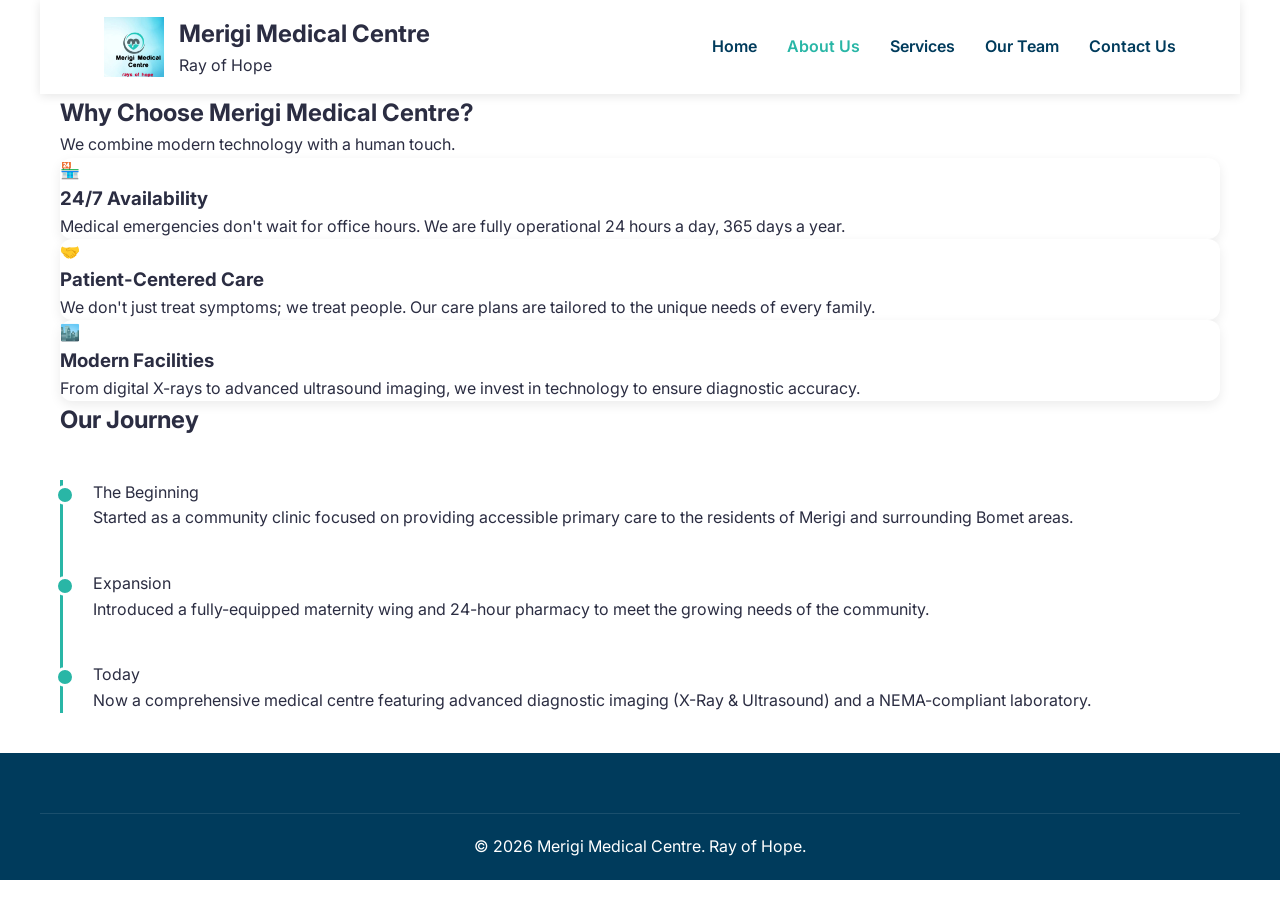
==== commit 21ed73b2: "Updated contact.html Added formspree for collecting client information" ====
--- a/src/pages/about.html
+++ b/src/pages/about.html
@@ -14,7 +14,7 @@
                 <img src="../../public/images/logo.png" alt="Merigi Medical Centre Logo">
                 <div class="logo-text">
                     <h1>Merigi Medical Centre</h1>
-                    <span class="slogan">Ray of hope</span>
+                    <span class="slogan">Ray of Hope</span>
                 </div>
             </div>
             <div class="hamburger" id="hamburger">
@@ -78,7 +78,7 @@
 
     <footer class="main-footer">
         <div class="footer-bottom container">
-            <p>© <span id="current-year"></span> Merigi Medical Centre. Ray of hope.</p>
+            <p>© <span id="current-year"></span> Merigi Medical Centre. Ray of Hope.</p>
         </div>
     </footer>
 	
--- a/src/assets/styles/main.css
+++ b/src/assets/styles/main.css
@@ -177,9 +177,107 @@
     align-items: start;
 }
 
-.contact-details-list { list-style: none; margin: 25px 0; }
-.contact-details-list li { margin-bottom: 15px; font-size: 1.1rem; }
-.contact-details-list a { color: var(--merigi-teal); text-decoration: none; font-weight: 600; }
+/* Updated Contact Info Styles - More Spacious & Organized */
+.contact-info {
+    max-width: 100%;
+}
+
+.contact-info h2 {
+    color: var(--merigi-blue);
+    font-size: 2rem;
+    margin-bottom: 1rem;
+}
+
+.contact-info > p {
+    color: var(--text-muted);
+    font-size: 1.1rem;
+    margin-bottom: 2rem;
+    line-height: 1.6;
+}
+
+.info-details {
+    display: flex;
+    flex-direction: column;
+    gap: 1.5rem;
+    margin-top: 1.5rem;
+}
+
+.info-item {
+    display: flex;
+    align-items: flex-start;
+    gap: 1.25rem;
+    padding: 0.5rem 0;
+    border-bottom: 1px solid rgba(0, 59, 92, 0.1);
+}
+
+.info-item:last-child {
+    border-bottom: none;
+}
+
+.info-item .icon {
+    font-size: 1.5rem;
+    min-width: 2rem;
+    color: var(--merigi-teal);
+    background: rgba(41, 182, 166, 0.1);
+    width: 40px;
+    height: 40px;
+    display: flex;
+    align-items: center;
+    justify-content: center;
+    border-radius: 50%;
+}
+
+.info-item .content {
+    flex: 1;
+    line-height: 1.6;
+}
+
+.info-item strong {
+    color: var(--merigi-blue);
+    font-weight: 600;
+    display: inline-block;
+    margin-right: 0.5rem;
+}
+
+.info-item a {
+    color: var(--merigi-teal);
+    text-decoration: none;
+    font-weight: 500;
+    transition: var(--transition);
+    word-break: break-word;
+}
+
+.info-item a:hover {
+    color: var(--merigi-blue);
+    text-decoration: underline;
+}
+
+.info-item span:not(.icon):not(.content) {
+    color: var(--text-main);
+}
+
+/* Address specific styling */
+.info-item.address .content {
+    font-style: normal;
+    line-height: 1.7;
+}
+
+/* Contact details list (if still needed) */
+.contact-details-list { 
+    list-style: none; 
+    margin: 25px 0; 
+}
+
+.contact-details-list li { 
+    margin-bottom: 15px; 
+    font-size: 1.1rem; 
+}
+
+.contact-details-list a { 
+    color: var(--merigi-teal); 
+    text-decoration: none; 
+    font-weight: 600; 
+}
 
 .map-container {
     margin-top: 30px;
@@ -189,8 +287,15 @@
     border: 1px solid #e2e8f0;
 }
 
-.contact-form-card { padding: 40px; border: 1px solid #f0f0f0; }
-.contact-form-card h3 { margin-bottom: 25px; color: var(--merigi-blue); }
+.contact-form-card { 
+    padding: 40px; 
+    border: 1px solid #f0f0f0; 
+}
+
+.contact-form-card h3 { 
+    margin-bottom: 25px; 
+    color: var(--merigi-blue); 
+}
 
 /* Maternity Highlight */
 .highlight-maternity { background: #fffafa; border: 1px solid #ffecec; }
@@ -208,7 +313,6 @@
     width: 14px; height: 14px; background: var(--merigi-teal);
     border-radius: 50%; border: 3px solid var(--white);
 }
-
 /* ==========================================================================
    6. MODAL & UI TOOLS
    ========================================================================== */
